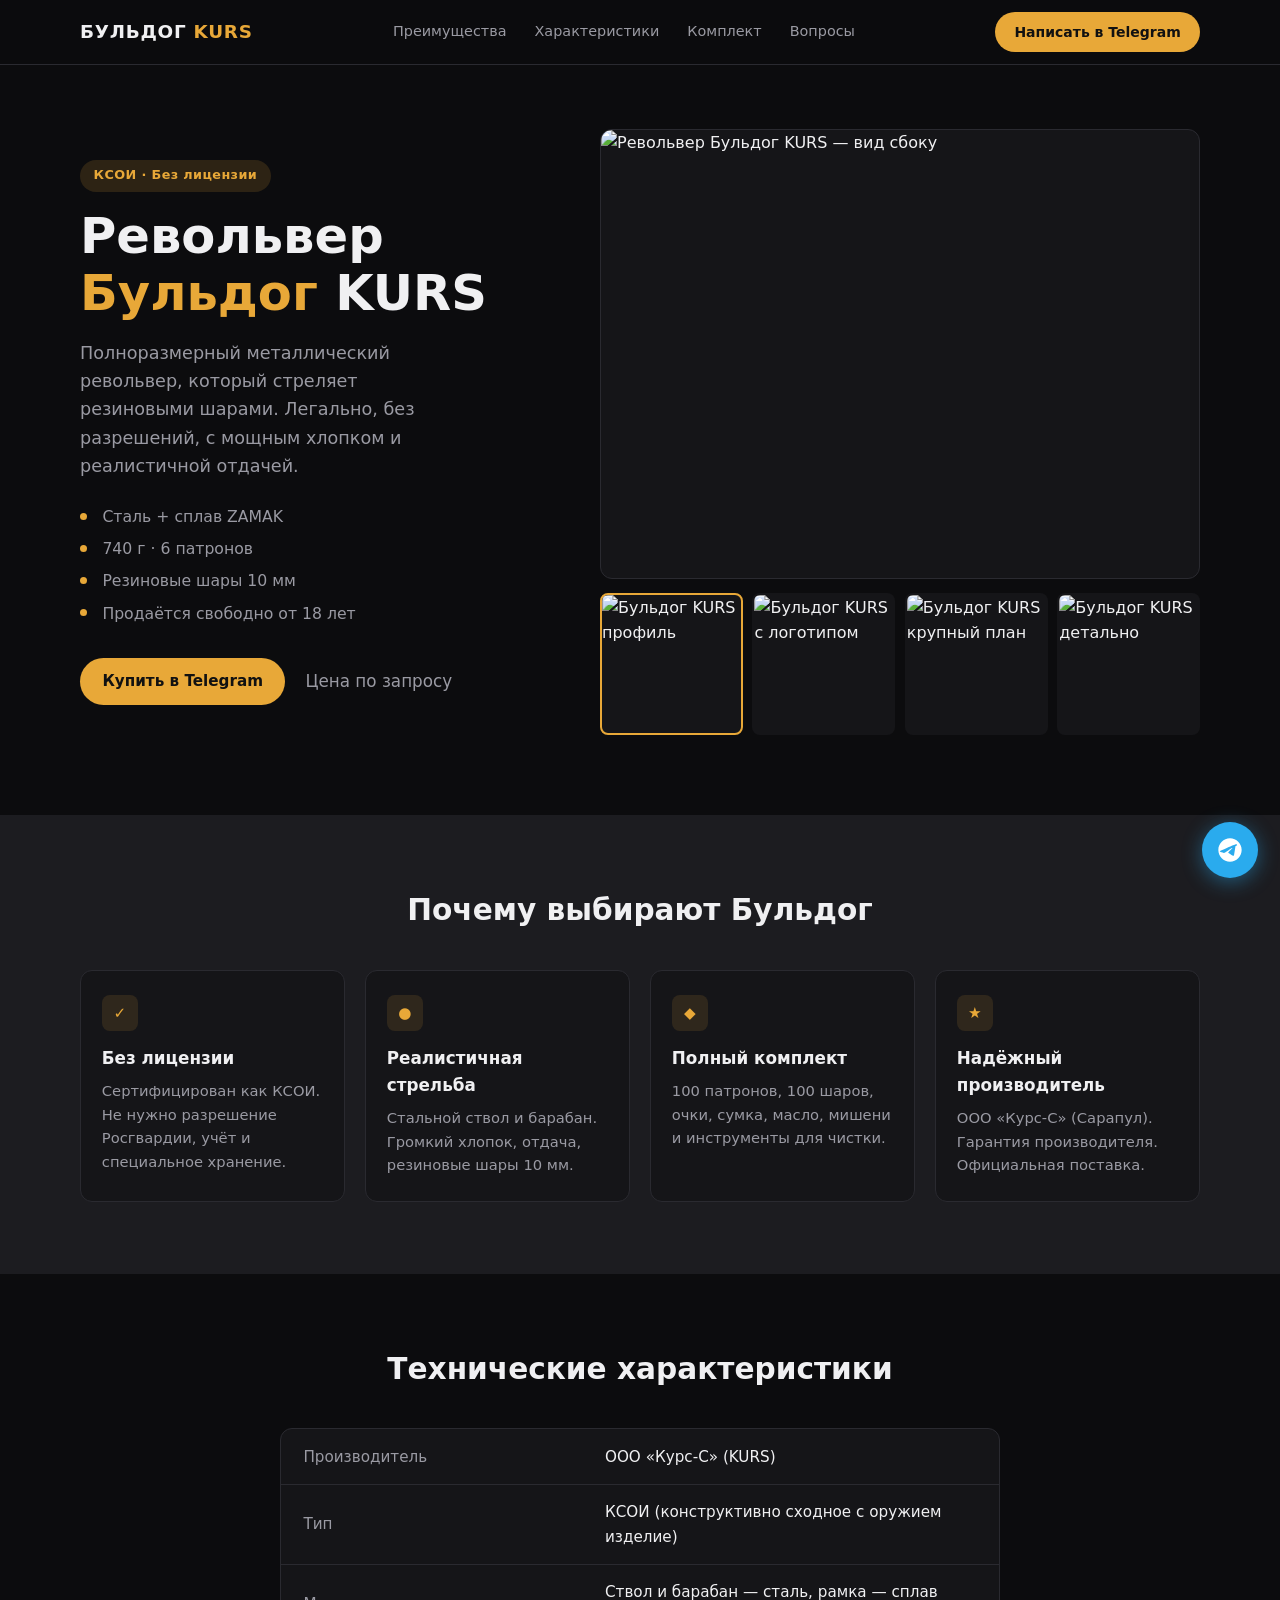
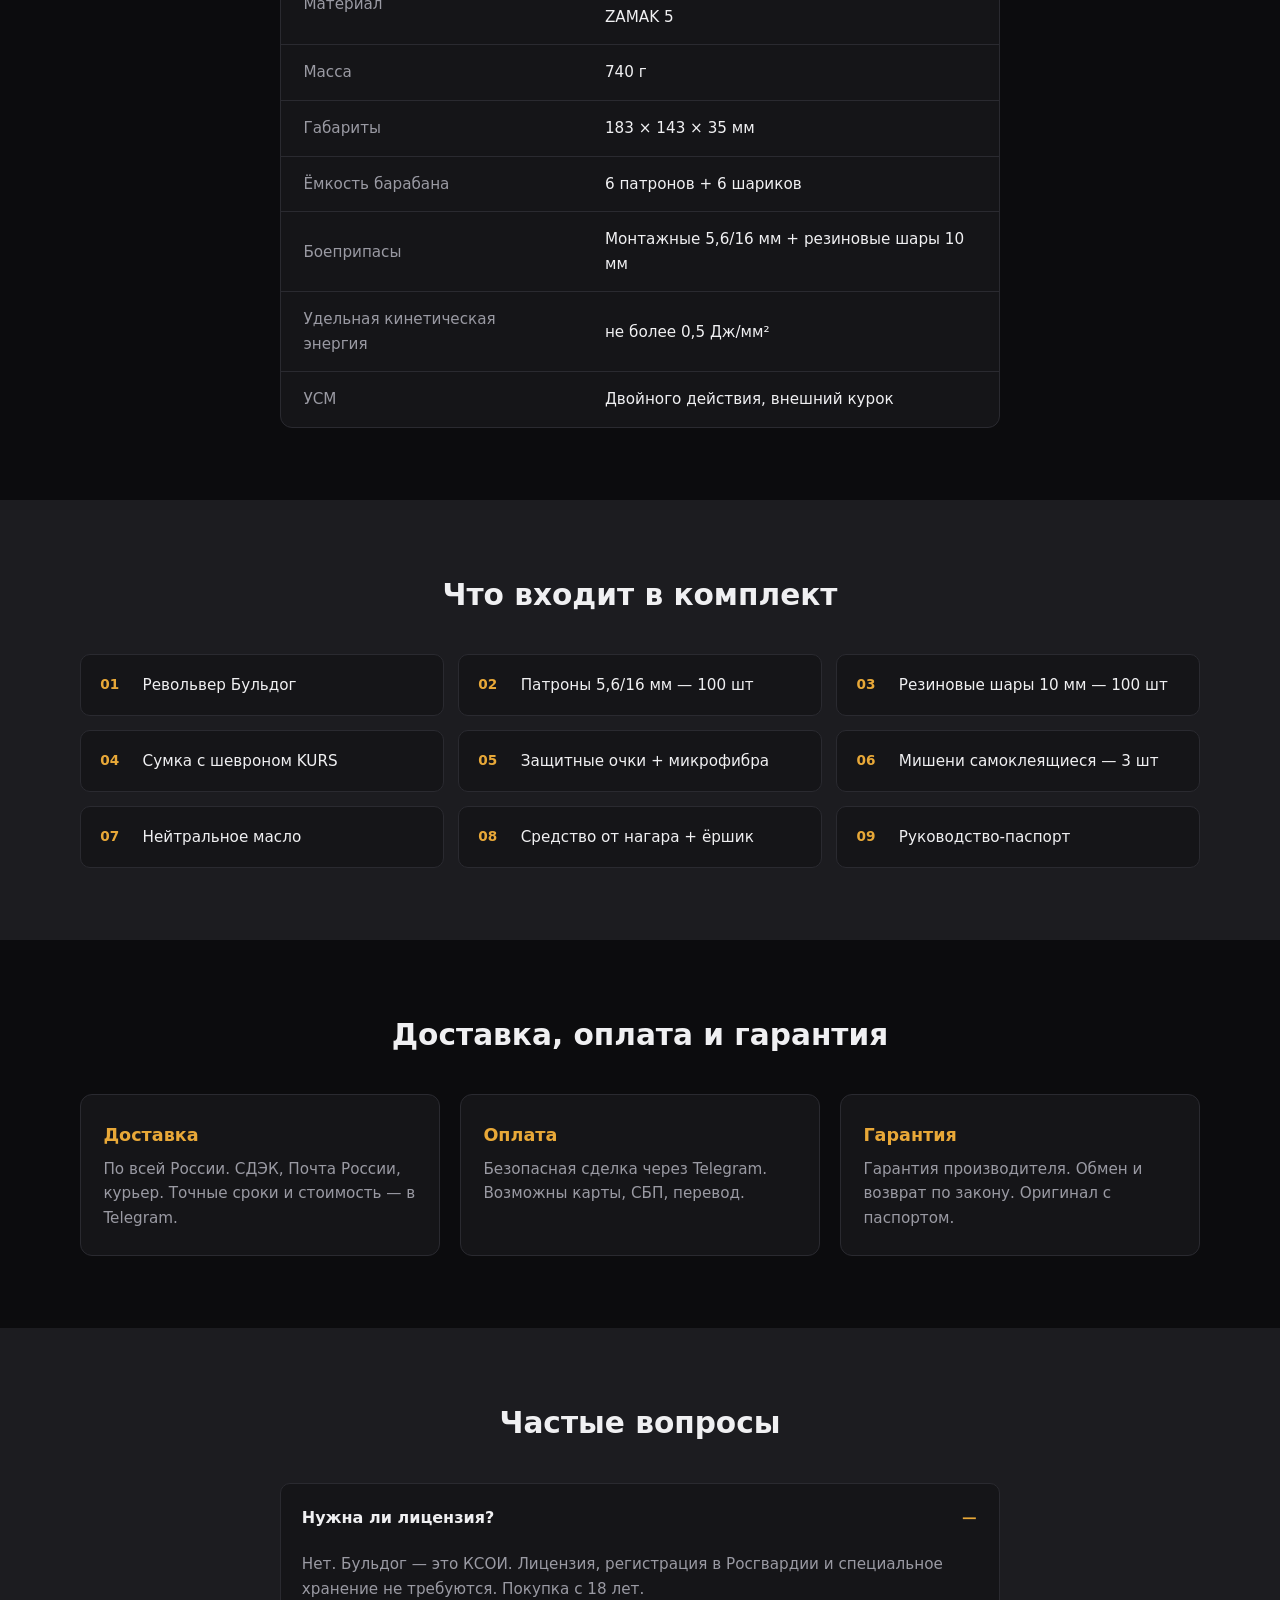
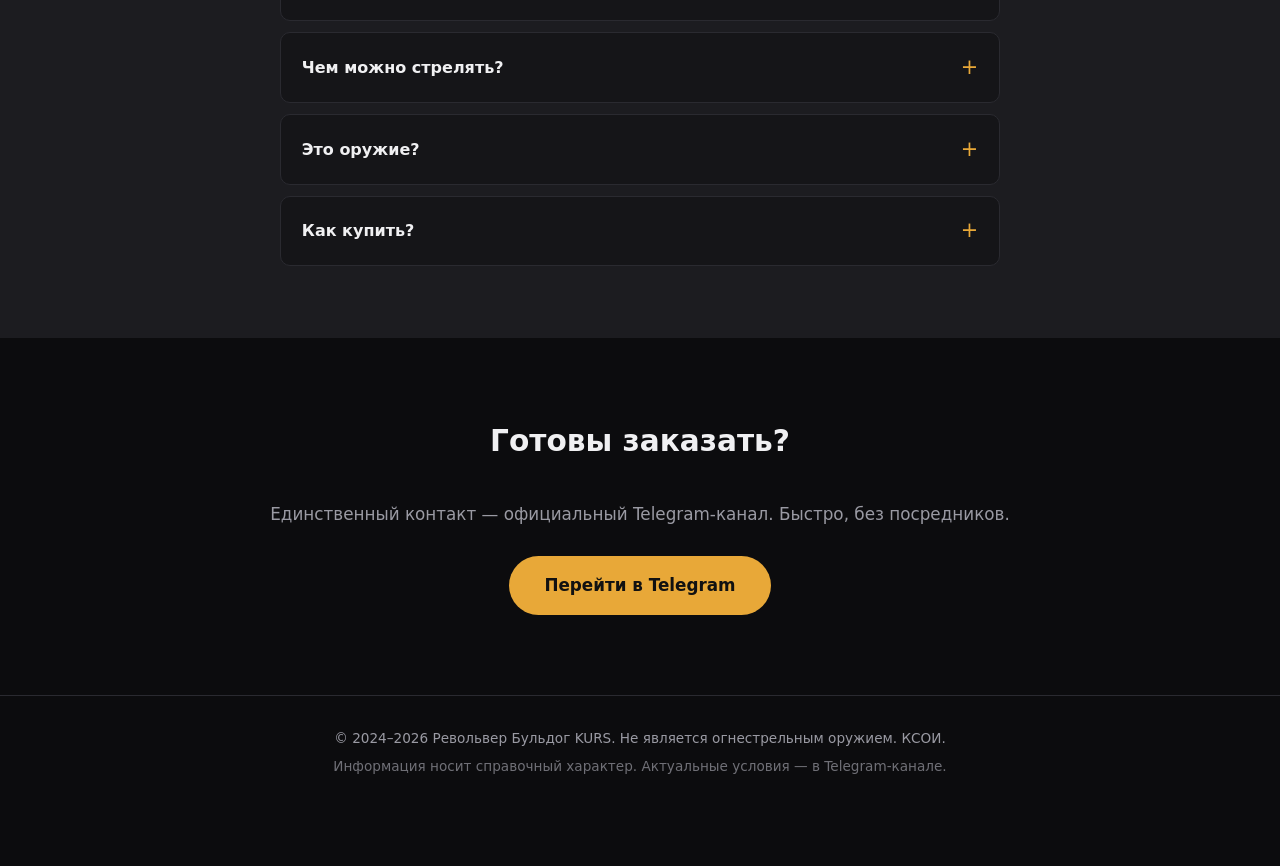
==== index.html @ 07c3803b "Add files via upload" ====
<!DOCTYPE html>
<html lang="ru">
<head>
  <meta charset="UTF-8">
  <meta name="viewport" content="width=device-width, initial-scale=1.0">
  <title>Револьвер Бульдог KURS купить без лицензии — официальный канал</title>
  <meta name="description" content="Револьвер Бульдог KURS (КСОИ) — стреляет резиновыми шарами 10 мм, без лицензии и регистрации. Купить в официальном Telegram-канале. Полный комплект, гарантия, доставка по России.">
  <meta name="keywords" content="револьвер бульдог курс, бульдог kurs купить, револьвер без лицензии, ксои бульдог, резинострел бульдог, kurs buldog">
  <meta name="robots" content="index, follow">
  <link rel="canonical" href="https://ваш-домен.ru/">
  <meta property="og:title" content="Револьвер Бульдог KURS — без лицензии">
  <meta property="og:description" content="Стреляет резиновыми шарами. 740 г, 6 патронов. Купить в Telegram.">
  <meta property="og:type" content="product">
  <meta property="og:image" content="images/0zGTF.jpg">
  <meta name="twitter:card" content="summary_large_image">
  <link rel="icon" href="data:image/svg+xml,<svg xmlns='http://www.w3.org/2000/svg' viewBox='0 0 100 100'><text y='.9em' font-size='90'>🔫</text></svg>">
  <link rel="stylesheet" href="styles.css">
  <script type="application/ld+json">
  {
    "@context": "https://schema.org",
    "@type": "Product",
    "name": "Револьвер Бульдог KURS",
    "description": "Конструктивно сходное с оружием изделие (КСОИ). Стреляет резиновыми шарами 10 мм. Без лицензии и регистрации.",
    "brand": {
      "@type": "Brand",
      "name": "KURS"
    },
    "offers": {
      "@type": "Offer",
      "priceCurrency": "RUB",
      "price": "55000",
      "availability": "https://schema.org/InStock",
      "url": "https://t.me/kurs_buldog_ru"
    },
    "image": "images/0zGTF.jpg"
  }
  </script>
  <script type="application/ld+json">
  {
    "@context": "https://schema.org",
    "@type": "FAQPage",
    "mainEntity": [
      {
        "@type": "Question",
        "name": "Нужна ли лицензия на револьвер Бульдог KURS?",
        "acceptedAnswer": {
          "@type": "Answer",
          "text": "Нет. Изделие сертифицировано как КСОИ (конструктивно сходное с оружием изделие). Лицензия, разрешение и регистрация в Росгвардии не требуются."
        }
      },
      {
        "@type": "Question",
        "name": "Чем стреляет Бульдог?",
        "acceptedAnswer": {
          "@type": "Answer",
          "text": "Резиновыми шариками 10 мм с помощью монтажных патронов 5,6/16 мм (рекомендуются HILTI или KURS)."
        }
      },
      {
        "@type": "Question",
        "name": "Какой вес и размеры?",
        "acceptedAnswer": {
          "@type": "Answer",
          "text": "Масса 740 г. Габариты 183 × 143 × 35 мм. Барабан на 6 патронов."
        }
      }
    ]
  }
  </script>
</head>
<body>
  <header class="header">
    <div class="container header-inner">
      <a href="#" class="logo">БУЛЬДОГ <span>KURS</span></a>
      <nav class="nav">
        <a href="#features">Преимущества</a>
        <a href="#specs">Характеристики</a>
        <a href="#kit">Комплект</a>
        <a href="#faq">Вопросы</a>
      </nav>
      <a href="https://t.me/kurs_buldog_ru" class="btn btn-header" target="_blank" rel="noopener">Написать в Telegram</a>
    </div>
  </header>

  <main>
    <section class="hero">
      <div class="container hero-grid">
        <div class="hero-content">
          <p class="badge">КСОИ · Без лицензии</p>
          <h1>Револьвер <span>Бульдог</span> KURS</h1>
          <p class="hero-lead">Полноразмерный металлический револьвер, который стреляет резиновыми шарами. Легально, без разрешений, с мощным хлопком и реалистичной отдачей.</p>
          <ul class="hero-points">
            <li>Сталь + сплав ZAMAK</li>
            <li>740 г · 6 патронов</li>
            <li>Резиновые шары 10 мм</li>
            <li>Продаётся свободно от 18 лет</li>
          </ul>
          <div class="hero-cta">
            <a href="https://t.me/kurs_buldog_ru" class="btn btn-primary" target="_blank" rel="noopener">Купить в Telegram</a>
            <span class="price">Цена по запросу</span>
          </div>
        </div>
        <div class="hero-gallery">
          <img src="images/0zGTF.jpg" alt="Револьвер Бульдог KURS — вид сбоку" class="hero-img main" width="600" height="400">
          <div class="thumbs">
            <img src="images/XwRG5.jpg" alt="Бульдог KURS профиль" class="thumb active" data-full="images/XwRG5.jpg">
            <img src="images/pUrBx.jpg" alt="Бульдог KURS с логотипом" class="thumb" data-full="images/pUrBx.jpg">
            <img src="images/t7vRX.jpg" alt="Бульдог KURS крупный план" class="thumb" data-full="images/t7vRX.jpg">
            <img src="images/0zGTF.jpg" alt="Бульдог KURS детально" class="thumb" data-full="images/0zGTF.jpg">
          </div>
        </div>
      </div>
    </section>

    <section id="features" class="features">
      <div class="container">
        <h2>Почему выбирают Бульдог</h2>
        <div class="features-grid">
          <article class="feature-card">
            <div class="feature-icon">✓</div>
            <h3>Без лицензии</h3>
            <p>Сертифицирован как КСОИ. Не нужно разрешение Росгвардии, учёт и специальное хранение.</p>
          </article>
          <article class="feature-card">
            <div class="feature-icon">●</div>
            <h3>Реалистичная стрельба</h3>
            <p>Стальной ствол и барабан. Громкий хлопок, отдача, резиновые шары 10 мм.</p>
          </article>
          <article class="feature-card">
            <div class="feature-icon">◆</div>
            <h3>Полный комплект</h3>
            <p>100 патронов, 100 шаров, очки, сумка, масло, мишени и инструменты для чистки.</p>
          </article>
          <article class="feature-card">
            <div class="feature-icon">★</div>
            <h3>Надёжный производитель</h3>
            <p>ООО «Курс-С» (Сарапул). Гарантия производителя. Официальная поставка.</p>
          </article>
        </div>
      </div>
    </section>

    <section id="specs" class="specs">
      <div class="container">
        <h2>Технические характеристики</h2>
        <div class="specs-table-wrap">
          <table class="specs-table">
            <tbody>
              <tr><th>Производитель</th><td>ООО «Курс-С» (KURS)</td></tr>
              <tr><th>Тип</th><td>КСОИ (конструктивно сходное с оружием изделие)</td></tr>
              <tr><th>Материал</th><td>Ствол и барабан — сталь, рамка — сплав ZAMAK 5</td></tr>
              <tr><th>Масса</th><td>740 г</td></tr>
              <tr><th>Габариты</th><td>183 × 143 × 35 мм</td></tr>
              <tr><th>Ёмкость барабана</th><td>6 патронов + 6 шариков</td></tr>
              <tr><th>Боеприпасы</th><td>Монтажные 5,6/16 мм + резиновые шары 10 мм</td></tr>
              <tr><th>Удельная кинетическая энергия</th><td>не более 0,5 Дж/мм²</td></tr>
              <tr><th>УСМ</th><td>Двойного действия, внешний курок</td></tr>
            </tbody>
          </table>
        </div>
      </div>
    </section>

    <section id="kit" class="kit">
      <div class="container">
        <h2>Что входит в комплект</h2>
        <div class="kit-grid">
          <div class="kit-item"><span class="kit-num">01</span> Револьвер Бульдог</div>
          <div class="kit-item"><span class="kit-num">02</span> Патроны 5,6/16 мм — 100 шт</div>
          <div class="kit-item"><span class="kit-num">03</span> Резиновые шары 10 мм — 100 шт</div>
          <div class="kit-item"><span class="kit-num">04</span> Сумка с шевроном KURS</div>
          <div class="kit-item"><span class="kit-num">05</span> Защитные очки + микрофибра</div>
          <div class="kit-item"><span class="kit-num">06</span> Мишени самоклеящиеся — 3 шт</div>
          <div class="kit-item"><span class="kit-num">07</span> Нейтральное масло</div>
          <div class="kit-item"><span class="kit-num">08</span> Средство от нагара + ёршик</div>
          <div class="kit-item"><span class="kit-num">09</span> Руководство-паспорт</div>
        </div>
      </div>
    </section>

    <section class="delivery">
      <div class="container">
        <h2>Доставка, оплата и гарантия</h2>
        <div class="delivery-grid">
          <div class="delivery-card">
            <h3>Доставка</h3>
            <p>По всей России. СДЭК, Почта России, курьер. Точные сроки и стоимость — в Telegram.</p>
          </div>
          <div class="delivery-card">
            <h3>Оплата</h3>
            <p>Безопасная сделка через Telegram. Возможны карты, СБП, перевод.</p>
          </div>
          <div class="delivery-card">
            <h3>Гарантия</h3>
            <p>Гарантия производителя. Обмен и возврат по закону. Оригинал с паспортом.</p>
          </div>
        </div>
      </div>
    </section>

    <section id="faq" class="faq">
      <div class="container">
        <h2>Частые вопросы</h2>
        <div class="faq-list">
          <details class="faq-item" open>
            <summary>Нужна ли лицензия?</summary>
            <p>Нет. Бульдог — это КСОИ. Лицензия, регистрация в Росгвардии и специальное хранение не требуются. Покупка с 18 лет.</p>
          </details>
          <details class="faq-item">
            <summary>Чем можно стрелять?</summary>
            <p>Резиновыми шарами 10 мм (рекомендуются KURS 0,7 г) с помощью монтажных патронов 5,6/16 мм (HILTI или аналоги KURS).</p>
          </details>
          <details class="faq-item">
            <summary>Это оружие?</summary>
            <p>Нет. По сертификату — конструктивно сходное с оружием изделие. Удельная кинетическая энергия не превышает допустимую норму.</p>
          </details>
          <details class="faq-item">
            <summary>Как купить?</summary>
            <p>Напишите в официальный Telegram-канал. Там актуальная цена, наличие и условия доставки.</p>
          </details>
        </div>
      </div>
    </section>

    <section class="cta-final">
      <div class="container">
        <h2>Готовы заказать?</h2>
        <p>Единственный контакт — официальный Telegram-канал. Быстро, без посредников.</p>
        <a href="https://t.me/kurs_buldog_ru" class="btn btn-primary btn-large" target="_blank" rel="noopener">Перейти в Telegram</a>
      </div>
    </section>
  </main>

  <footer class="footer">
    <div class="container">
      <p>© 2024–2026 Револьвер Бульдог KURS. Не является огнестрельным оружием. КСОИ.</p>
      <p class="footer-note">Информация носит справочный характер. Актуальные условия — в Telegram-канале.</p>
    </div>
  </footer>

  <a href="https://t.me/kurs_buldog_ru" class="fab" target="_blank" rel="noopener" aria-label="Написать в Telegram">
    <svg viewBox="0 0 24 24" width="28" height="28" fill="currentColor"><path d="M12 2C6.48 2 2 6.48 2 12s4.48 10 10 10 10-4.48 10-10S17.52 2 12 2zm4.64 6.8c-.15 1.58-.8 5.42-1.13 7.19-.14.75-.42 1-.68 1.03-.58.05-1.02-.38-1.58-.75-.88-.58-1.38-.94-2.23-1.5-.99-.65-.35-1.01.22-1.59.15-.15 2.71-2.48 2.76-2.69.01-.03.01-.14-.07-.2-.08-.06-.19-.04-.27-.02-.12.02-1.96 1.25-5.54 3.69-.52.36-1 .53-1.42.52-.47-.01-1.37-.26-2.03-.48-.82-.27-1.47-.42-1.42-.88.03-.24.37-.49 1.02-.74 3.99-1.74 6.66-2.89 7.99-3.45 3.8-1.6 4.59-1.88 5.1-1.88.11 0 .36.03.52.17.14.12.18.28.2.45-.01.07-.01.17-.02.26z"/></svg>
  </a>

  <script src="script.js"></script>
</body>
</html>
---- styles.css ----
:root {
  --bg: #0c0c0e;
  --bg-card: #151518;
  --bg-elevated: #1c1c20;
  --text: #f0f0f2;
  --text-muted: #9a9aa3;
  --accent: #e8a838;
  --accent-hover: #f0b84a;
  --border: #2a2a30;
  --success: #3dd68c;
  --radius: 12px;
  --font: "Segoe UI", system-ui, -apple-system, sans-serif;
}

*,
*::before,
*::after {
  box-sizing: border-box;
  margin: 0;
  padding: 0;
}

html {
  scroll-behavior: smooth;
}

body {
  font-family: var(--font);
  background: var(--bg);
  color: var(--text);
  line-height: 1.6;
  -webkit-font-smoothing: antialiased;
}

img {
  max-width: 100%;
  height: auto;
  display: block;
}

a {
  color: inherit;
  text-decoration: none;
}

.container {
  width: min(1120px, 92%);
  margin-inline: auto;
}

/* Header */
.header {
  position: sticky;
  top: 0;
  z-index: 100;
  background: rgba(12, 12, 14, 0.92);
  backdrop-filter: blur(12px);
  border-bottom: 1px solid var(--border);
}

.header-inner {
  display: flex;
  align-items: center;
  justify-content: space-between;
  height: 64px;
  gap: 1.5rem;
}

.logo {
  font-weight: 700;
  font-size: 1.15rem;
  letter-spacing: 0.04em;
}

.logo span {
  color: var(--accent);
  font-weight: 600;
}

.nav {
  display: flex;
  gap: 1.75rem;
}

.nav a {
  font-size: 0.9rem;
  color: var(--text-muted);
  transition: color 0.2s;
}

.nav a:hover {
  color: var(--text);
}

.btn {
  display: inline-flex;
  align-items: center;
  justify-content: center;
  padding: 0.7rem 1.4rem;
  border-radius: 999px;
  font-weight: 600;
  font-size: 0.95rem;
  transition: background 0.2s, transform 0.15s;
  border: none;
  cursor: pointer;
}

.btn-header {
  background: var(--accent);
  color: #111;
  padding: 0.55rem 1.2rem;
  font-size: 0.875rem;
}

.btn-header:hover {
  background: var(--accent-hover);
}

.btn-primary {
  background: var(--accent);
  color: #111;
}

.btn-primary:hover {
  background: var(--accent-hover);
  transform: translateY(-1px);
}

.btn-large {
  padding: 1rem 2.2rem;
  font-size: 1.05rem;
}

/* Hero */
.hero {
  padding: 4rem 0 5rem;
}

.hero-grid {
  display: grid;
  grid-template-columns: 1fr 1fr;
  gap: 3.5rem;
  align-items: center;
}

.badge {
  display: inline-block;
  background: rgba(232, 168, 56, 0.15);
  color: var(--accent);
  font-size: 0.8rem;
  font-weight: 600;
  padding: 0.35rem 0.85rem;
  border-radius: 999px;
  margin-bottom: 1rem;
  letter-spacing: 0.03em;
}

.hero h1 {
  font-size: clamp(2.2rem, 5vw, 3.1rem);
  line-height: 1.15;
  font-weight: 800;
  margin-bottom: 1.1rem;
}

.hero h1 span {
  color: var(--accent);
}

.hero-lead {
  color: var(--text-muted);
  font-size: 1.1rem;
  margin-bottom: 1.5rem;
  max-width: 34ch;
}

.hero-points {
  list-style: none;
  margin-bottom: 2rem;
  display: grid;
  gap: 0.45rem;
}

.hero-points li {
  position: relative;
  padding-left: 1.4rem;
  color: var(--text-muted);
  font-size: 0.98rem;
}

.hero-points li::before {
  content: "";
  position: absolute;
  left: 0;
  top: 0.55em;
  width: 7px;
  height: 7px;
  background: var(--accent);
  border-radius: 50%;
}

.hero-cta {
  display: flex;
  align-items: center;
  gap: 1.25rem;
  flex-wrap: wrap;
}

.price {
  font-size: 1.05rem;
  color: var(--text-muted);
  font-weight: 500;
}

.hero-gallery {
  display: flex;
  flex-direction: column;
  gap: 0.85rem;
}

.hero-img.main {
  border-radius: var(--radius);
  background: var(--bg-card);
  object-fit: contain;
  aspect-ratio: 4/3;
  border: 1px solid var(--border);
}

.thumbs {
  display: grid;
  grid-template-columns: repeat(4, 1fr);
  gap: 0.6rem;
}

.thumb {
  border-radius: 8px;
  border: 2px solid transparent;
  cursor: pointer;
  aspect-ratio: 1;
  object-fit: cover;
  background: var(--bg-card);
  transition: border-color 0.2s;
}

.thumb:hover,
.thumb.active {
  border-color: var(--accent);
}

/* Features */
.features {
  padding: 4.5rem 0;
  background: var(--bg-elevated);
}

.features h2,
.specs h2,
.kit h2,
.delivery h2,
.faq h2,
.cta-final h2 {
  font-size: 1.85rem;
  font-weight: 700;
  margin-bottom: 2.2rem;
  text-align: center;
}

.features-grid {
  display: grid;
  grid-template-columns: repeat(4, 1fr);
  gap: 1.25rem;
}

.feature-card {
  background: var(--bg-card);
  border: 1px solid var(--border);
  border-radius: var(--radius);
  padding: 1.5rem 1.3rem;
}

.feature-icon {
  width: 36px;
  height: 36px;
  display: flex;
  align-items: center;
  justify-content: center;
  background: rgba(232, 168, 56, 0.12);
  color: var(--accent);
  border-radius: 8px;
  font-weight: 700;
  margin-bottom: 0.9rem;
  font-size: 0.95rem;
}

.feature-card h3 {
  font-size: 1.05rem;
  margin-bottom: 0.45rem;
}

.feature-card p {
  color: var(--text-muted);
  font-size: 0.92rem;
}

/* Specs */
.specs {
  padding: 4.5rem 0;
}

.specs-table-wrap {
  max-width: 720px;
  margin: 0 auto;
  background: var(--bg-card);
  border: 1px solid var(--border);
  border-radius: var(--radius);
  overflow: hidden;
}

.specs-table {
  width: 100%;
  border-collapse: collapse;
}

.specs-table th,
.specs-table td {
  padding: 0.95rem 1.4rem;
  text-align: left;
  border-bottom: 1px solid var(--border);
  font-size: 0.95rem;
}

.specs-table tr:last-child th,
.specs-table tr:last-child td {
  border-bottom: none;
}

.specs-table th {
  width: 42%;
  color: var(--text-muted);
  font-weight: 500;
}

/* Kit */
.kit {
  padding: 4.5rem 0;
  background: var(--bg-elevated);
}

.kit-grid {
  display: grid;
  grid-template-columns: repeat(3, 1fr);
  gap: 0.9rem;
}

.kit-item {
  background: var(--bg-card);
  border: 1px solid var(--border);
  border-radius: 10px;
  padding: 1.1rem 1.2rem;
  display: flex;
  align-items: center;
  gap: 0.85rem;
  font-size: 0.95rem;
}

.kit-num {
  font-weight: 700;
  color: var(--accent);
  font-size: 0.85rem;
  min-width: 1.8rem;
}

/* Delivery */
.delivery {
  padding: 4.5rem 0;
}

.delivery-grid {
  display: grid;
  grid-template-columns: repeat(3, 1fr);
  gap: 1.25rem;
}

.delivery-card {
  background: var(--bg-card);
  border: 1px solid var(--border);
  border-radius: var(--radius);
  padding: 1.6rem 1.4rem;
}

.delivery-card h3 {
  font-size: 1.1rem;
  margin-bottom: 0.5rem;
  color: var(--accent);
}

.delivery-card p {
  color: var(--text-muted);
  font-size: 0.95rem;
}

/* FAQ */
.faq {
  padding: 4.5rem 0;
  background: var(--bg-elevated);
}

.faq-list {
  max-width: 720px;
  margin: 0 auto;
  display: flex;
  flex-direction: column;
  gap: 0.7rem;
}

.faq-item {
  background: var(--bg-card);
  border: 1px solid var(--border);
  border-radius: 10px;
  overflow: hidden;
}

.faq-item summary {
  padding: 1.1rem 1.3rem;
  font-weight: 600;
  cursor: pointer;
  list-style: none;
  display: flex;
  justify-content: space-between;
  align-items: center;
}

.faq-item summary::-webkit-details-marker {
  display: none;
}

.faq-item summary::after {
  content: "+";
  font-size: 1.3rem;
  color: var(--accent);
  font-weight: 400;
}

.faq-item[open] summary::after {
  content: "−";
}

.faq-item p {
  padding: 0 1.3rem 1.2rem;
  color: var(--text-muted);
  font-size: 0.95rem;
}

/* CTA Final */
.cta-final {
  padding: 5rem 0;
  text-align: center;
}

.cta-final p {
  color: var(--text-muted);
  margin-bottom: 1.8rem;
  font-size: 1.05rem;
}

/* Footer */
.footer {
  padding: 2rem 0 5.5rem;
  border-top: 1px solid var(--border);
  text-align: center;
  color: var(--text-muted);
  font-size: 0.85rem;
}

.footer-note {
  margin-top: 0.4rem;
  opacity: 0.7;
}

/* Floating Telegram button */
.fab {
  position: fixed;
  bottom: 1.4rem;
  right: 1.4rem;
  width: 56px;
  height: 56px;
  background: #2AABEE;
  color: #fff;
  border-radius: 50%;
  display: flex;
  align-items: center;
  justify-content: center;
  box-shadow: 0 4px 20px rgba(42, 171, 238, 0.45);
  z-index: 90;
  transition: transform 0.2s, box-shadow 0.2s;
}

.fab:hover {
  transform: scale(1.08);
  box-shadow: 0 6px 24px rgba(42, 171, 238, 0.55);
}

/* Responsive */
@media (max-width: 900px) {
  .hero-grid {
    grid-template-columns: 1fr;
    gap: 2.5rem;
  }

  .features-grid {
    grid-template-columns: 1fr 1fr;
  }

  .kit-grid {
    grid-template-columns: 1fr 1fr;
  }

  .delivery-grid {
    grid-template-columns: 1fr;
  }

  .nav {
    display: none;
  }
}

@media (max-width: 560px) {
  .features-grid,
  .kit-grid {
    grid-template-columns: 1fr;
  }

  .hero {
    padding: 2.5rem 0 3.5rem;
  }

  .header-inner {
    height: 56px;
  }

  .btn-header {
    display: none;
  }
}
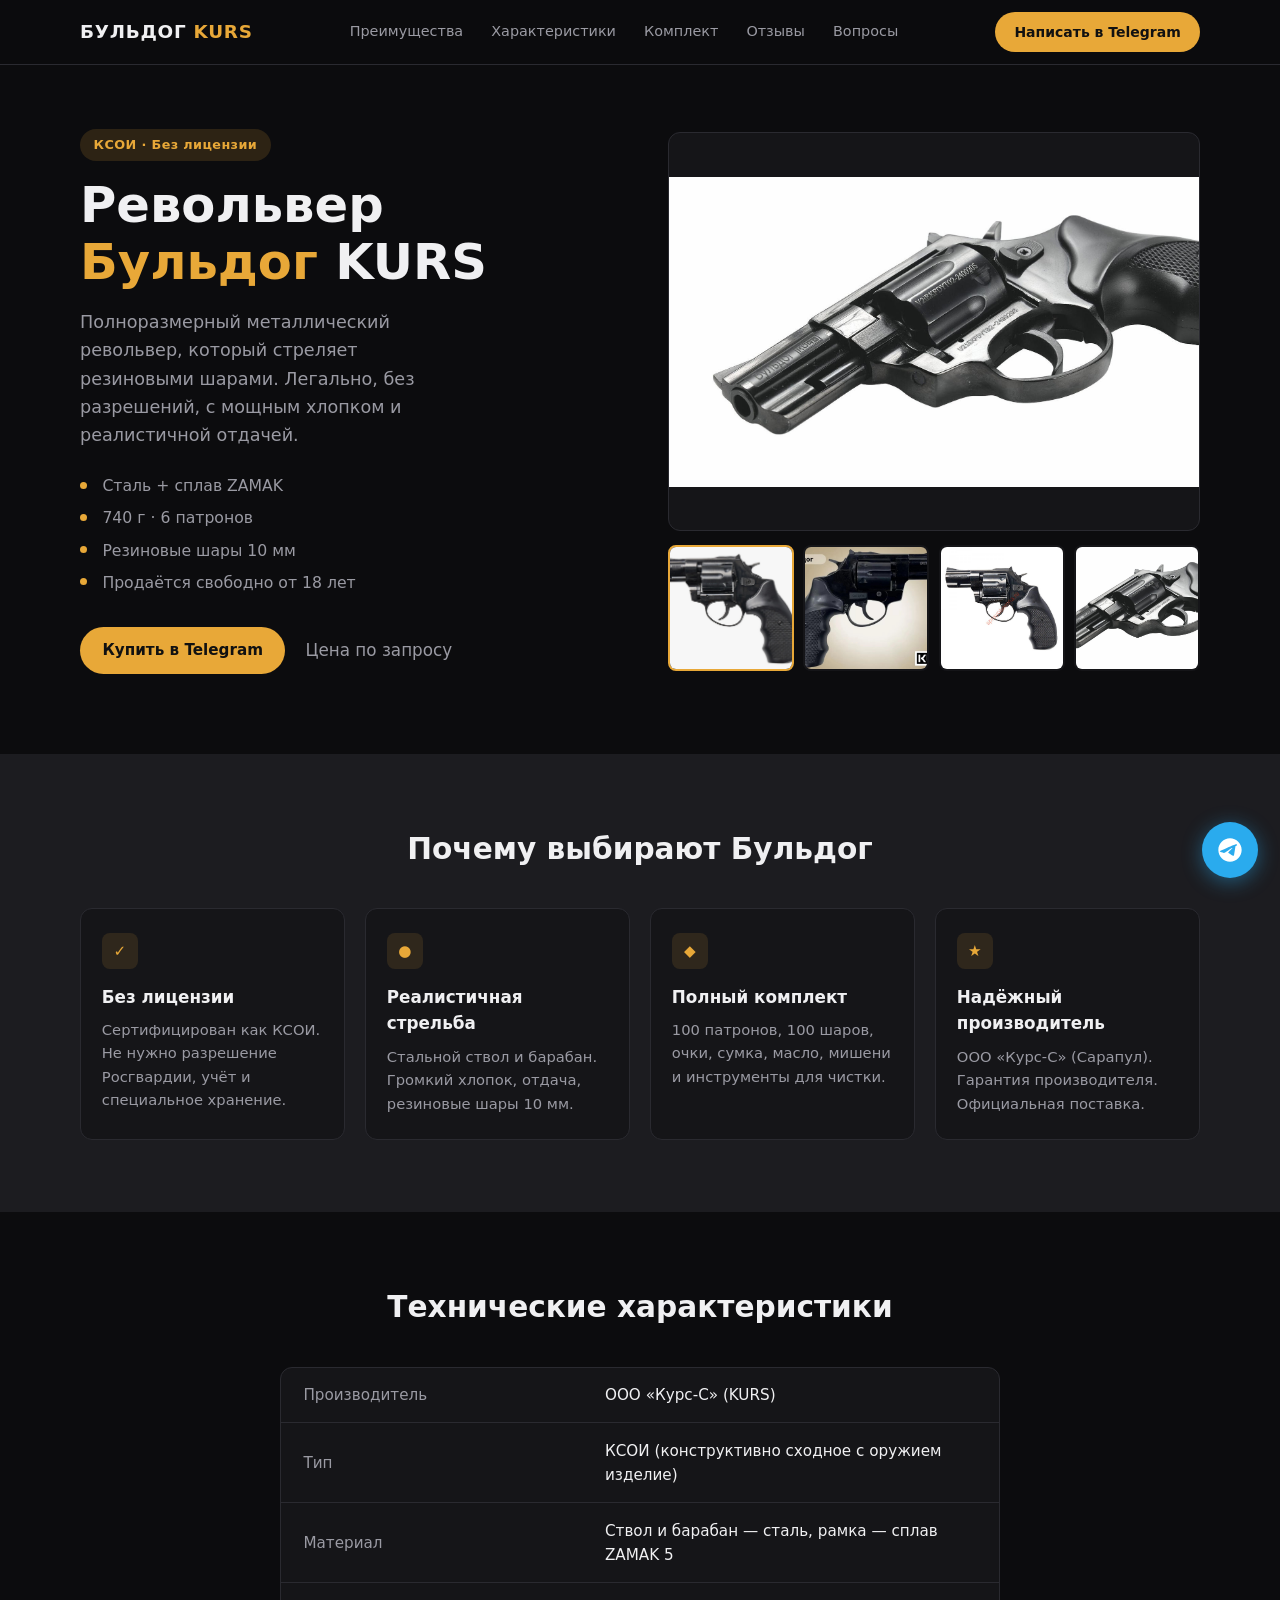
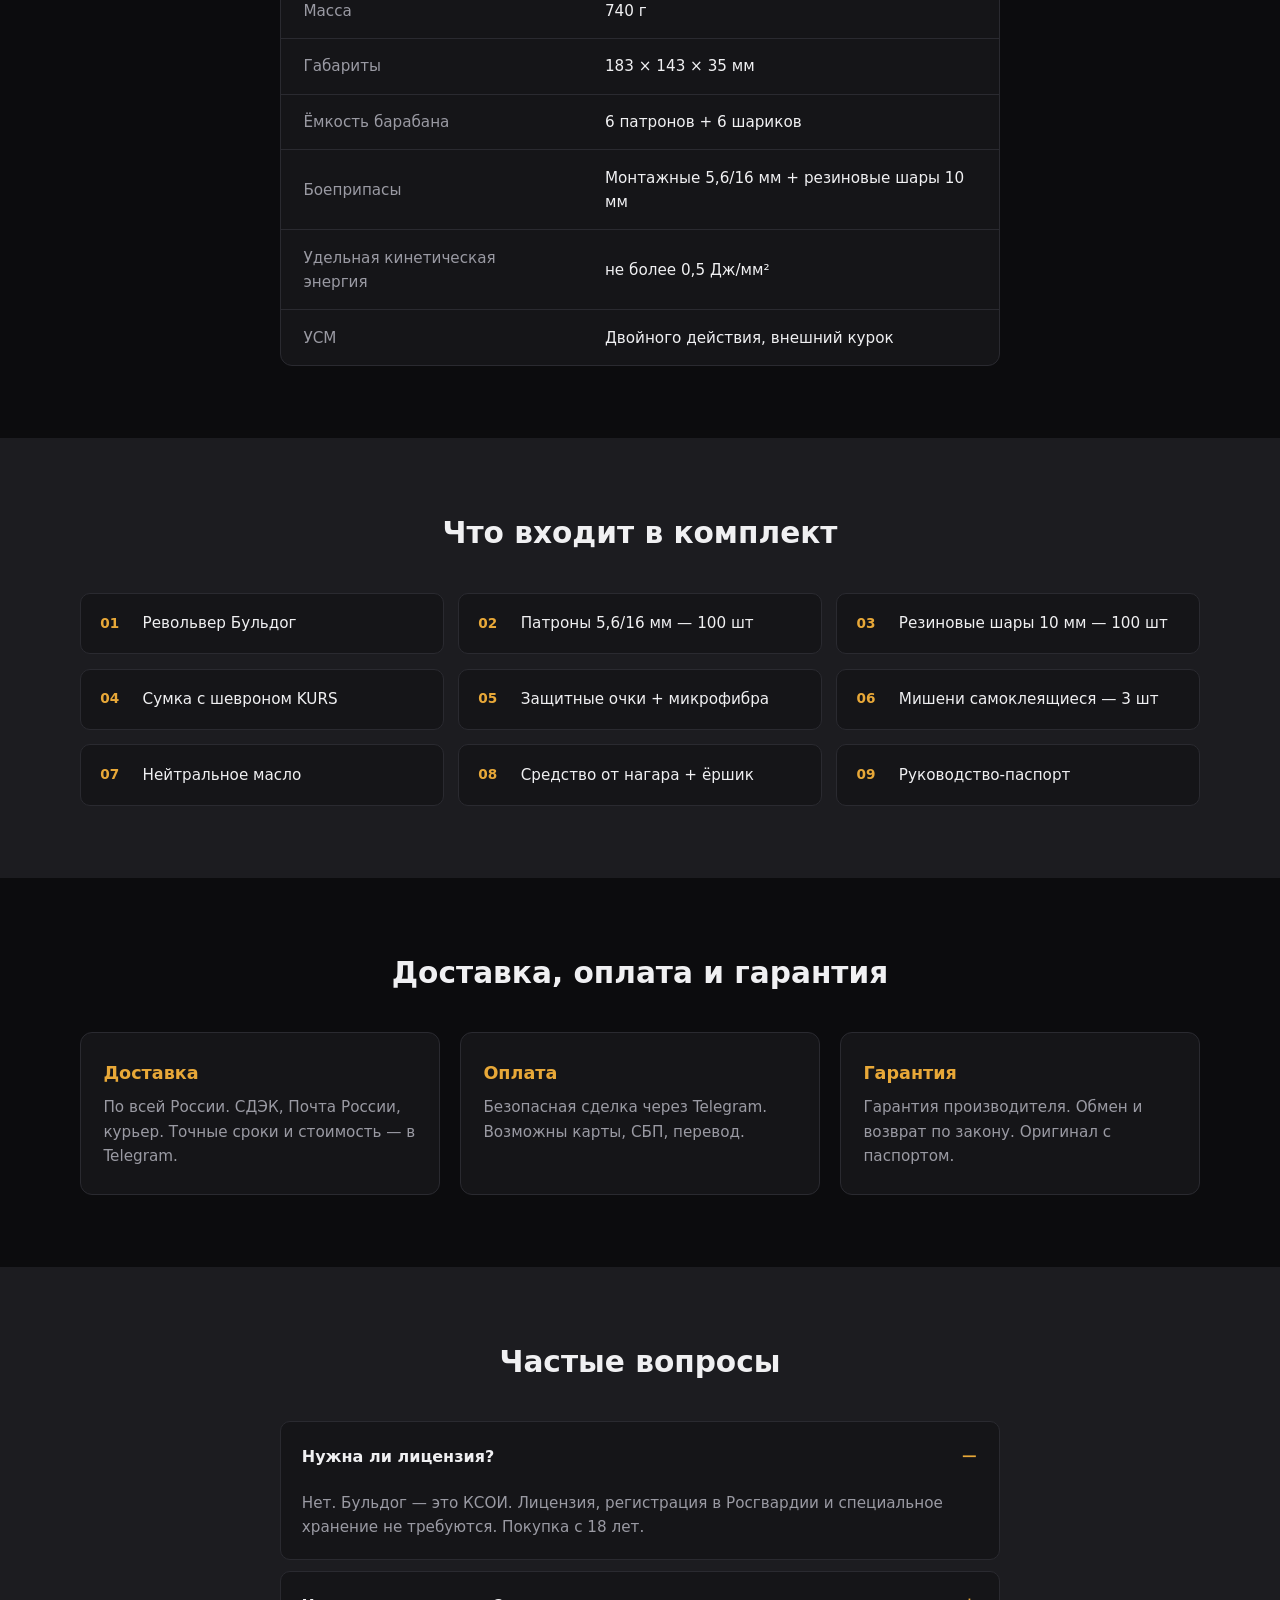
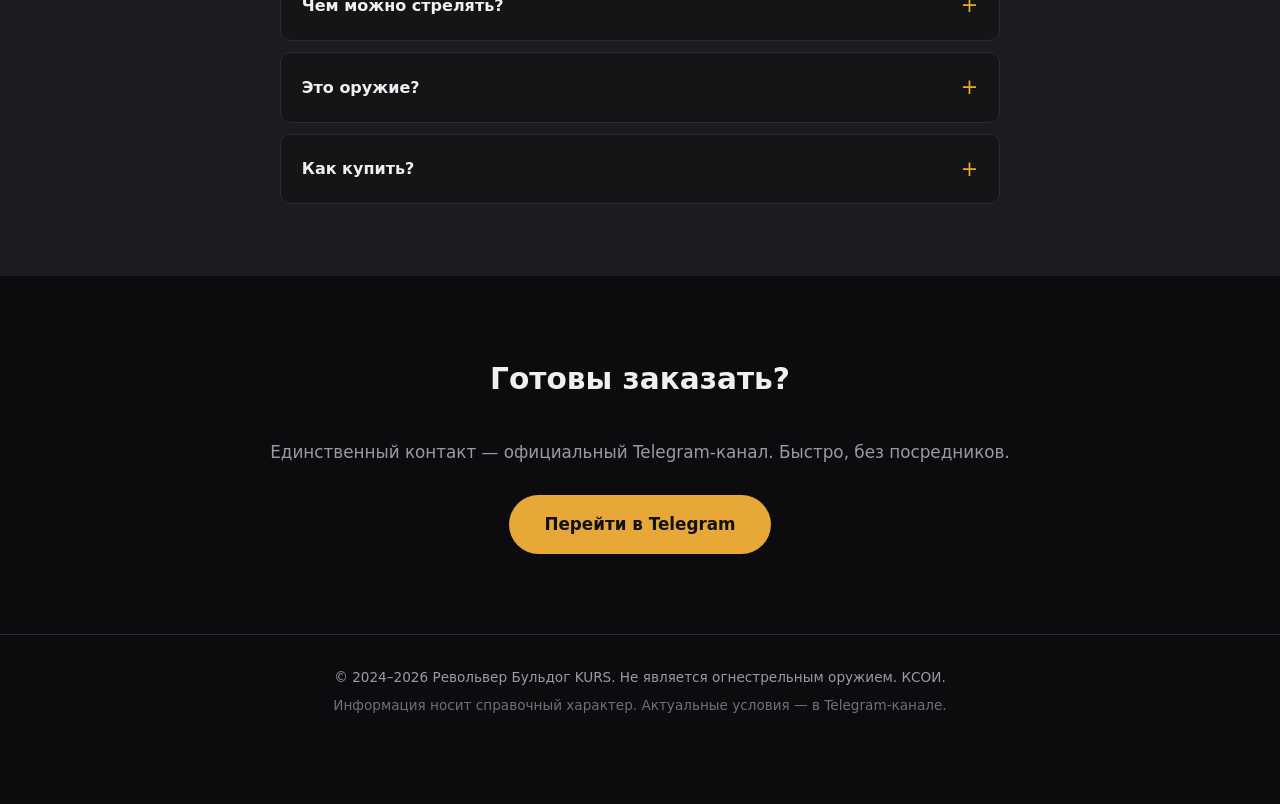
==== commit d16f84f4: "Add files via upload" ====
--- a/index.html
+++ b/index.html
@@ -71,12 +71,13 @@
 <body>
   <header class="header">
     <div class="container header-inner">
-      <a href="#" class="logo">БУЛЬДОГ <span>KURS</span></a>
+      <a href="index.html" class="logo">БУЛЬДОГ <span>KURS</span></a>
       <nav class="nav">
-        <a href="#features">Преимущества</a>
-        <a href="#specs">Характеристики</a>
-        <a href="#kit">Комплект</a>
-        <a href="#faq">Вопросы</a>
+        <a href="index.html#features">Преимущества</a>
+        <a href="index.html#specs">Характеристики</a>
+        <a href="index.html#kit">Комплект</a>
+        <a href="reviews.html">Отзывы</a>
+        <a href="index.html#faq">Вопросы</a>
       </nav>
       <a href="https://t.me/kurs_buldog_ru" class="btn btn-header" target="_blank" rel="noopener">Написать в Telegram</a>
     </div>
--- a/styles.css
+++ b/styles.css
@@ -541,3 +541,244 @@
     display: none;
   }
 }
+
+/* ========== Reviews page ========== */
+
+.nav-active {
+  color: var(--text) !important;
+}
+
+.reviews-hero {
+  padding: 3.5rem 0 2.5rem;
+  text-align: center;
+}
+
+.reviews-hero h1 {
+  font-size: clamp(1.9rem, 4.5vw, 2.6rem);
+  font-weight: 800;
+  margin-bottom: 0.75rem;
+}
+
+.reviews-lead {
+  color: var(--text-muted);
+  font-size: 1.05rem;
+  margin-bottom: 1.8rem;
+}
+
+.rating-summary {
+  display: inline-flex;
+  align-items: center;
+  gap: 0.85rem;
+  background: var(--bg-card);
+  border: 1px solid var(--border);
+  border-radius: 999px;
+  padding: 0.55rem 1.3rem;
+}
+
+.rating-big {
+  font-size: 1.4rem;
+  font-weight: 800;
+  color: var(--accent);
+}
+
+.rating-stars {
+  color: var(--accent);
+  letter-spacing: 0.05em;
+  font-size: 1rem;
+}
+
+.rating-count {
+  color: var(--text-muted);
+  font-size: 0.9rem;
+}
+
+.reviews-list-section {
+  padding: 1rem 0 4rem;
+}
+
+.reviews-list {
+  display: flex;
+  flex-direction: column;
+  gap: 1.25rem;
+  max-width: 780px;
+  margin: 0 auto;
+}
+
+.review-card {
+  background: var(--bg-card);
+  border: 1px solid var(--border);
+  border-radius: var(--radius);
+  padding: 1.4rem 1.5rem;
+}
+
+.review-header {
+  display: flex;
+  align-items: center;
+  gap: 0.9rem;
+  margin-bottom: 0.9rem;
+}
+
+.review-avatar {
+  width: 42px;
+  height: 42px;
+  border-radius: 50%;
+  background: rgba(232, 168, 56, 0.18);
+  color: var(--accent);
+  display: flex;
+  align-items: center;
+  justify-content: center;
+  font-weight: 700;
+  font-size: 0.85rem;
+  flex-shrink: 0;
+}
+
+.review-avatar.female {
+  background: rgba(180, 120, 200, 0.2);
+  color: #c9a0d8;
+}
+
+.review-meta {
+  flex: 1;
+  min-width: 0;
+}
+
+.review-name {
+  font-weight: 600;
+  font-size: 0.98rem;
+}
+
+.review-date {
+  color: var(--text-muted);
+  font-size: 0.82rem;
+}
+
+.review-stars {
+  color: var(--accent);
+  font-size: 0.95rem;
+  letter-spacing: 0.04em;
+  flex-shrink: 0;
+}
+
+.review-text {
+  color: var(--text);
+  font-size: 0.95rem;
+  line-height: 1.55;
+  margin-bottom: 1rem;
+}
+
+.seller-reply {
+  background: var(--bg-elevated);
+  border-left: 3px solid var(--accent);
+  border-radius: 0 8px 8px 0;
+  padding: 0.85rem 1.1rem;
+}
+
+.seller-label {
+  font-size: 0.78rem;
+  font-weight: 600;
+  color: var(--accent);
+  margin-bottom: 0.3rem;
+  text-transform: uppercase;
+  letter-spacing: 0.04em;
+}
+
+.seller-reply p {
+  color: var(--text-muted);
+  font-size: 0.9rem;
+  line-height: 1.5;
+}
+
+/* Review form */
+.review-form-section {
+  padding: 3.5rem 0 5rem;
+  background: var(--bg-elevated);
+}
+
+.review-form-section h2 {
+  text-align: center;
+  font-size: 1.7rem;
+  margin-bottom: 0.5rem;
+}
+
+.form-lead {
+  text-align: center;
+  color: var(--text-muted);
+  margin-bottom: 2rem;
+  font-size: 0.95rem;
+}
+
+.review-form {
+  max-width: 520px;
+  margin: 0 auto;
+  display: flex;
+  flex-direction: column;
+  gap: 1.1rem;
+}
+
+.form-group {
+  display: flex;
+  flex-direction: column;
+  gap: 0.4rem;
+}
+
+.form-group label {
+  font-size: 0.9rem;
+  font-weight: 500;
+  color: var(--text-muted);
+}
+
+.form-group input,
+.form-group textarea {
+  background: var(--bg-card);
+  border: 1px solid var(--border);
+  border-radius: 10px;
+  padding: 0.75rem 1rem;
+  color: var(--text);
+  font-family: inherit;
+  font-size: 0.95rem;
+  transition: border-color 0.2s;
+}
+
+.form-group input:focus,
+.form-group textarea:focus {
+  outline: none;
+  border-color: var(--accent);
+}
+
+.form-group textarea {
+  resize: vertical;
+  min-height: 120px;
+}
+
+.review-form .btn {
+  align-self: flex-start;
+  margin-top: 0.3rem;
+}
+
+.form-toast {
+  max-width: 520px;
+  margin: 1.5rem auto 0;
+  background: rgba(61, 214, 140, 0.12);
+  border: 1px solid rgba(61, 214, 140, 0.35);
+  color: var(--success);
+  border-radius: 10px;
+  padding: 0.9rem 1.2rem;
+  text-align: center;
+  font-size: 0.95rem;
+  font-weight: 500;
+}
+
+@media (max-width: 560px) {
+  .review-card {
+    padding: 1.15rem 1.1rem;
+  }
+
+  .review-header {
+    flex-wrap: wrap;
+  }
+
+  .review-stars {
+    width: 100%;
+    margin-top: 0.2rem;
+  }
+}
